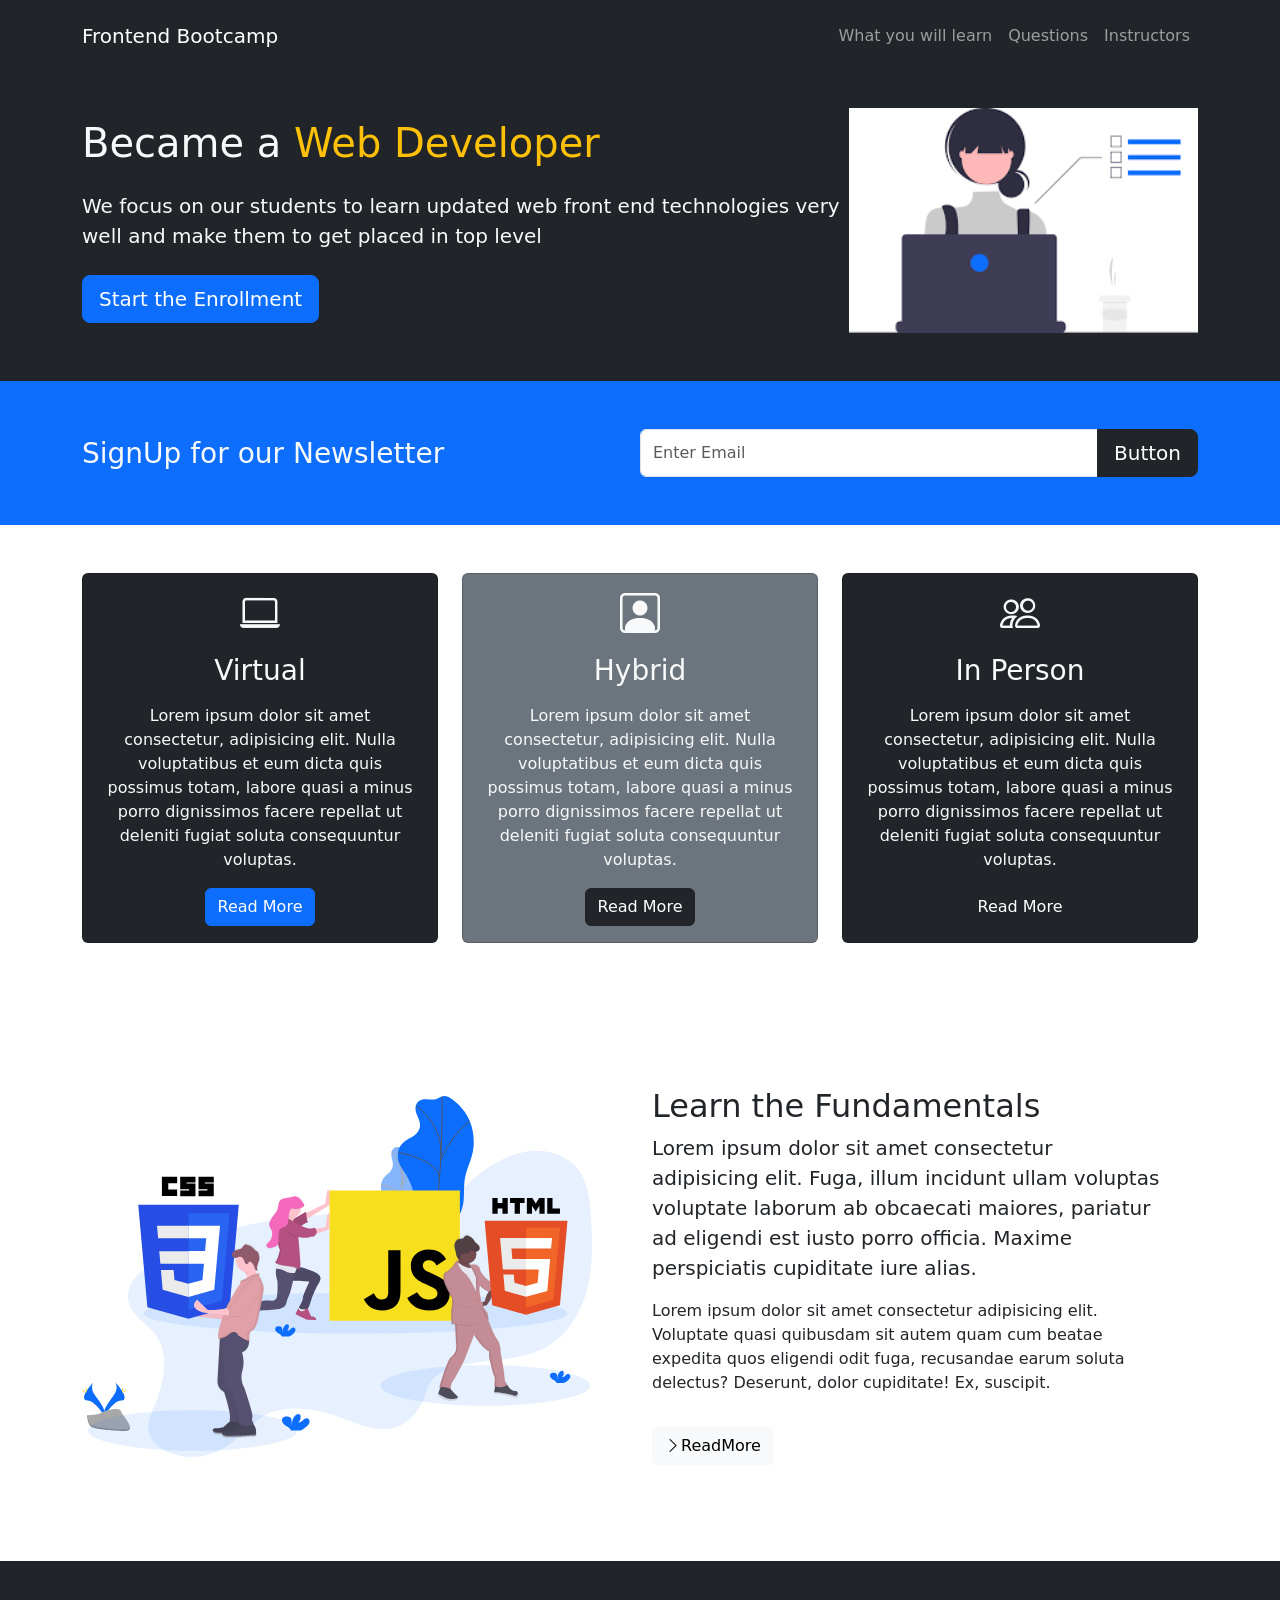
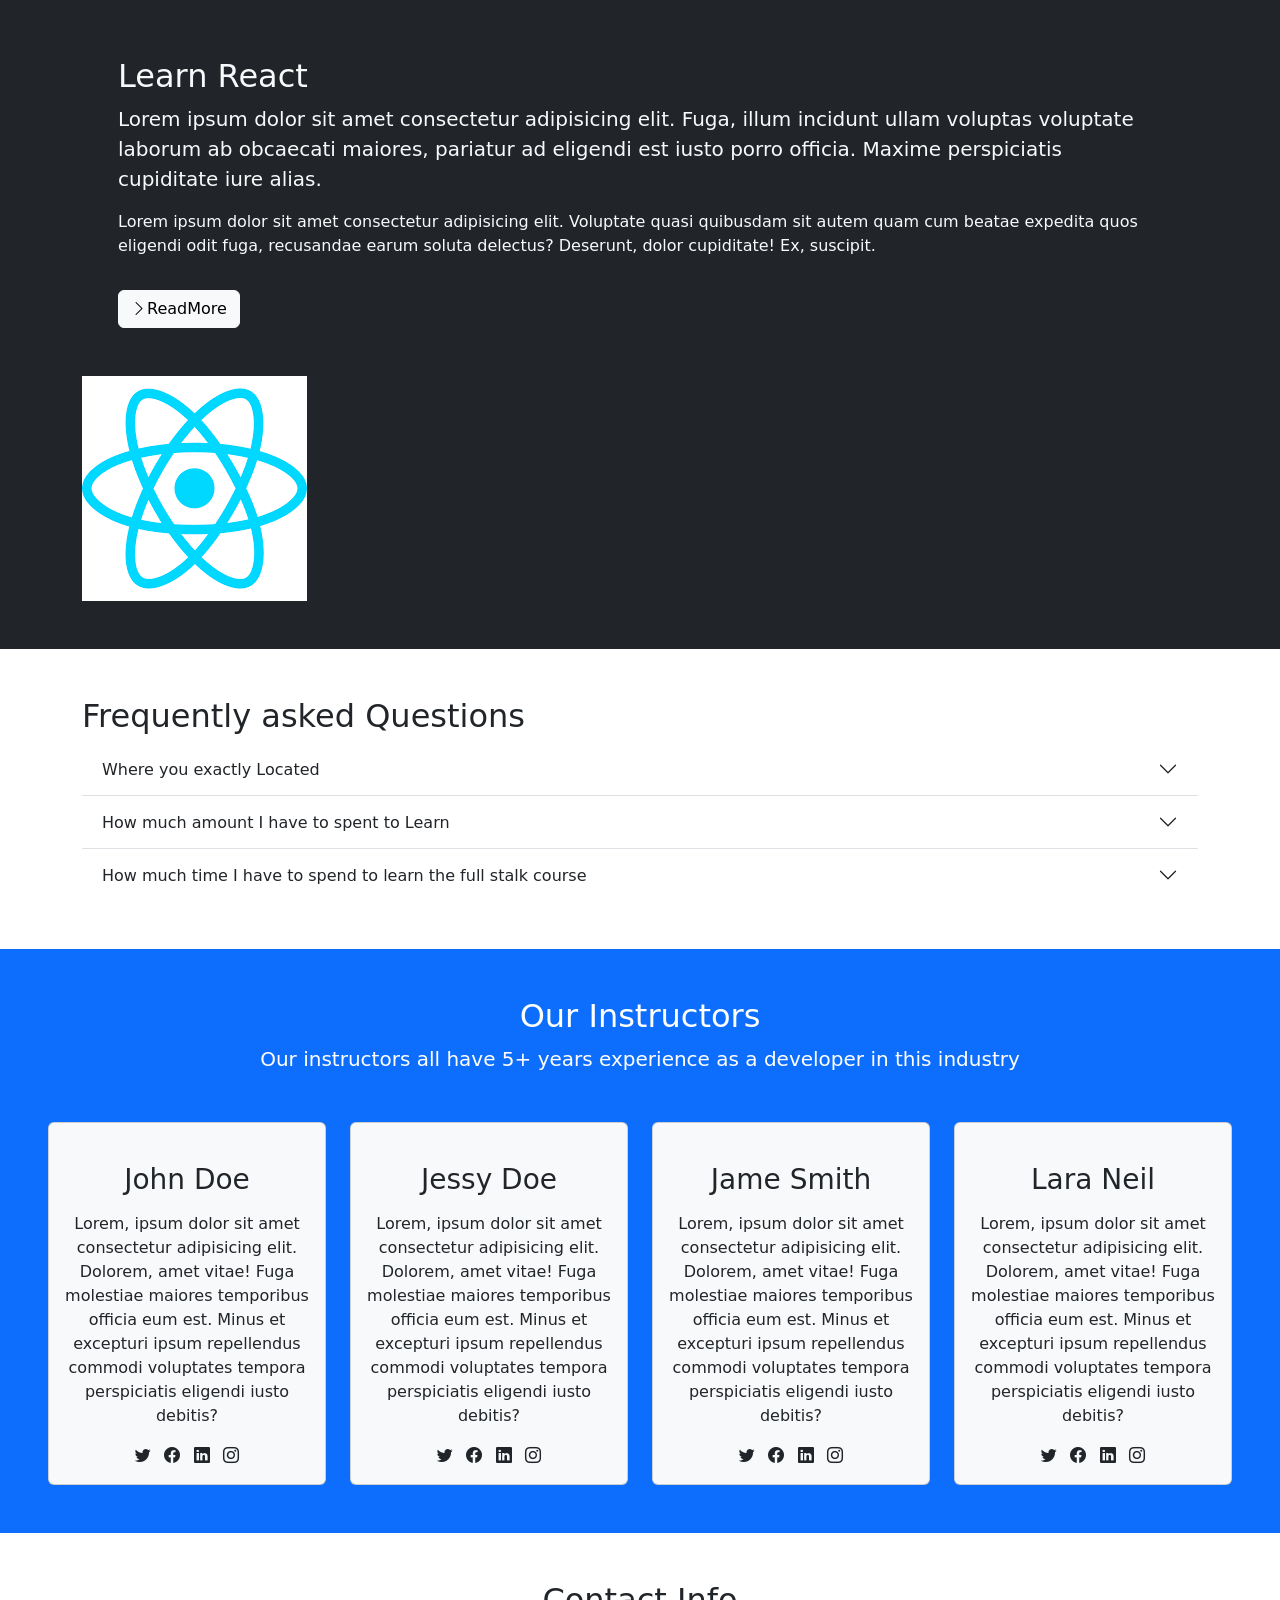
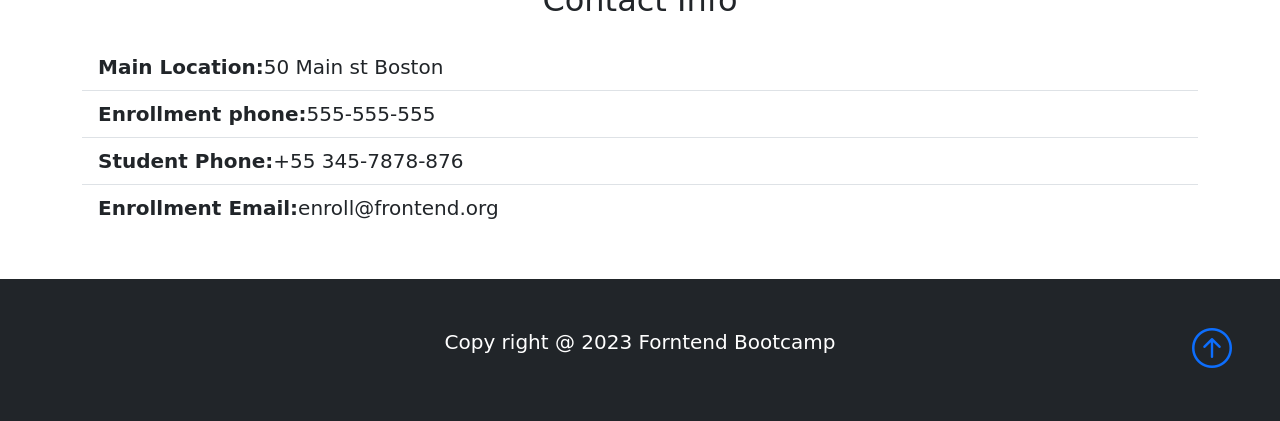
==== index.html @ dc8a84b6 "initial commit" ====
<!DOCTYPE html>
<html lang="en">
<head>
    <meta charset="UTF-8">
    <meta http-equiv="X-UA-Compatible" content="IE=edge">
    <meta name="viewport" content="width=device-width, initial-scale=1.0">
   
    <link href="https://cdn.jsdelivr.net/npm/bootstrap@5.0.2/dist/css/bootstrap.min.css" rel="stylesheet" integrity="sha384-EVSTQN3/azprG1Anm3QDgpJLIm9Nao0Yz1ztcQTwFspd3yD65VohhpuuCOmLASjC" crossorigin="anonymous">
    <link rel="stylesheet" href="https://cdn.jsdelivr.net/npm/bootstrap-icons@1.3.0/font/bootstrap-icons.css">

    <script src="https://cdn.jsdelivr.net/npm/bootstrap@5.0.2/dist/js/bootstrap.bundle.min.js" integrity="sha384-MrcW6ZMFYlzcLA8Nl+NtUVF0sA7MsXsP1UyJoMp4YLEuNSfAP+JcXn/tWtIaxVXM" crossorigin="anonymous"></script>

 <link rel="stylesheet"  href="style.css"  >

 
 <title>Frontend Bootcamp</title>
</head>
<body>
    <!--navbar-->
  <nav class="navbar navbar-expand-sm bg-dark navbar-dark py-3 fixed-top">
    <div class="container">
      
        <a href="#" class="navbar-brand">Frontend Bootcamp</a>
        <button 
        class="navbar-toggler"
        type="button"
        data-bs-toggle="collapse"
        data-bs-target="#navmenu"
        >
        <span class="navbar-toggler-icon"></span>
        </button>
        
        <div class="navbar-collapse collapse" id ="navmenu">
           <ul class="navbar-nav ms-auto">
            <li class="nav-item">
                <a href="#learn" class="nav-link">What you will learn</a>
            </li>
            <li class="nav-item">
                <a href="#questions" class="nav-link">Questions</a>
            </li>
            <li class="nav-item">
                <a href="#instructors" class="nav-link">Instructors</a>
            </li>
           </ul>
        </div>
    </div>
  </nav>
  <!--Showcase-->
  <section class="bg-dark text-light p-5 pt-5 pl-0 text-center text-sm-start">
    <div class="container">
        <div class="d-sm-flex align-items-center justify-content-between">
            <div>
                <h1> Became a <span class="text-warning">Web Developer </span></h1>
                <p class="lead my-4">
                    We focus on our students to learn updated web front end 
                    technologies very well and make them to get placed in top level
                </p>
                <button class="btn btn-primary btn-lg " data-bs-toggle="modal" data-bs-target="#enrollModal">
                    Start the Enrollment 
                </button>

            </div>
            <img  class="img-fluid w-50 d-none d-sm-block" src="img/images.png" alt="">

        </div>
    </div>
  </section>
  <!--News letter-->
  <section class="bg-primary text-light p-5">
    <div class="container">
        <div class="d-md-flex justify-content-between align-items-center">
            <h3 class="mb-3 mb-md-0">
               SignUp for our  Newsletter
            </h3>
            <div class="input-group news-input">
                <input
                type="text"
                class="form-control"
                placeholder="Enter Email"
              
                >
                <button               
                type="button"
                class="btn btn-dark btn-lg"
                >
                Button
                </button>

            </div>
        </div>        
    </div>
  </section>
  <!--boxes-->
  <section class="p-5">
    <div class="container">
        <div class="row text-center g-4">
            <div class="col-md">
                <div class="card bg-dark text-light">
                    <div class="card-body text-center">
                        <div class="h1 mb-3">
                            <i class="bi bi-laptop">   </i>
                        </div>
                        <h3 class="card-title mb-3"> Virtual  </h3>
                        <p class="card-text">
                        Lorem ipsum dolor sit amet consectetur, 
                        adipisicing elit. Nulla voluptatibus et eum dicta
                        quis possimus totam, labore quasi a minus porro dignissimos facere repellat ut deleniti fugiat soluta consequuntur voluptas.
                        </p>
                        <a href="#" class="btn btn-primary">Read More  </a>
                    </div>
                </div>
            </div>
            <div class="col-md">
                <div class="card bg-secondary text-light">
                    <div class="card-body text-center">
                        <div class="h1 mb-3">
                            <i class="bi bi-person-square">   </i>
                        </div>
                        <h3 class="card-title mb-3"> Hybrid  </h3>
                        <p class="card-text">
                        Lorem ipsum dolor sit amet consectetur, 
                        adipisicing elit. Nulla voluptatibus et eum dicta
                        quis possimus totam, labore quasi a minus porro dignissimos facere repellat ut deleniti fugiat soluta consequuntur voluptas.
                        </p>
                        <a href="#" class="btn btn-dark">Read More  </a>
                    </div>
                </div>
                
            </div>
            <div class="col-md">
                <div class="card bg-dark text-light">
                    <div class="card-body text-center">
                        <div class="h1 mb-3">
                            <i class="bi bi-people">   </i>
                        </div>
                        <h3 class="card-title mb-3"> In Person  </h3>
                        <p class="card-text">
                        Lorem ipsum dolor sit amet consectetur, 
                        adipisicing elit. Nulla voluptatibus et eum dicta
                        quis possimus totam, labore quasi a minus porro dignissimos facere repellat ut deleniti fugiat soluta consequuntur voluptas.
                        </p>
                        <a href="#" class="btn btn-dark">Read More  </a>
                    </div>
                </div>
            </div>
        </div>
    </div>
  </section>
  <!--Learn-->
<section id="learn" class="p-5">
    <div class="container">
        <div class="row align-items-center justify-content-between">
            <div class="col-md">
                <img src="img/fundamental.svg" class="img-fluid">                
            </div>
            <div class="col-md p-5">
                <h2> Learn the Fundamentals</h2>
                    <p class="lead">
Lorem ipsum dolor sit amet consectetur adipisicing elit. Fuga, illum incidunt ullam voluptas voluptate laborum ab obcaecati maiores, pariatur ad eligendi est iusto porro officia. Maxime perspiciatis cupiditate iure alias.
                    </p>
                    <p>
Lorem ipsum dolor sit amet consectetur adipisicing elit. Voluptate quasi quibusdam sit autem quam cum beatae expedita quos eligendi odit fuga, recusandae earum soluta delectus? Deserunt, dolor cupiditate! Ex, suscipit.
                    </p>
                <a href="#" class="btn btn-light mt-3">
                    <i class="bi bi-chevron-right"></i>ReadMore</a>
            </div>
        </div>
    </div>

</section>
<section id="learn" class=" bg-dark text-light p-5">
    <div class="container">
        <div class="row align-items-center justify-content-between">
           
            <div class="col-md p-5">
                <h2> Learn React</h2>
                    <p class="lead">
Lorem ipsum dolor sit amet consectetur adipisicing elit. Fuga, illum incidunt ullam voluptas voluptate laborum ab obcaecati maiores, pariatur ad eligendi est iusto porro officia. Maxime perspiciatis cupiditate iure alias.
                    </p>
                    <p>
Lorem ipsum dolor sit amet consectetur adipisicing elit. Voluptate quasi quibusdam sit autem quam cum beatae expedita quos eligendi odit fuga, recusandae earum soluta delectus? Deserunt, dolor cupiditate! Ex, suscipit.
                    </p>
                <a href="#" class="btn btn-light mt-3">
                    <i class="bi bi-chevron-right"></i>ReadMore</a>
            </div>
           
        </div>
        <div class="col-md">
            <img src="img/react.png" class="img-fluid">                
        </div>
    </div>

</section>
<!--Questions accordion-->
<section id="questions" class="p-5">
    <div class="container">
        <h2> Frequently asked Questions</h2>
        <div class="accordion accordion-flush" id="questions">
            <div class="accordion-item">
              <h2 class="accordion-header" id="flush-headingOne">
                <button class="accordion-button collapsed" type="button" data-bs-toggle="collapse" data-bs-target="#quetion-one" >
                  Where you exactly Located
                </button>
              </h2>
              <div id="quetion-one" class="accordion-collapse collapse" aria-labelledby="flush-headingOne" data-bs-parent="#questions">
                <div class="accordion-body">
                   Lorem ipsum dolor sit amet, consectetur adipisicing elit. Voluptates nisi doloribus alias nihil pariatur sunt! Porro aperiam provident adipisci, nemo, unde accusantium aliquam vitae placeat perspiciatis accusamus voluptas velit omnis!
                </div>
              </div>
            </div>
            <div class="accordion-item">
              <h2 class="accordion-header" id="flush-headingTwo">
                <button class="accordion-button collapsed" type="button" data-bs-toggle="collapse" data-bs-target="#question-Two" >
                  How much  amount I have to spent to Learn 
                </button>
              </h2>
              <div id="question-Two" class="accordion-collapse collapse" aria-labelledby="flush-headingTwo" data-bs-parent="#questions">
                <div class="accordion-body">
                Lorem ipsum dolor sit amet consectetur adipisicing elit. Magni, tempore facere voluptatem, non recusandae eaque totam, cumque repudiandae quaerat nemo perspiciatis aliquam aspernatur minima? Eveniet quae libero a reprehenderit pariatur.    
                </div>
              </div>
            </div>
            <div class="accordion-item">
              <h2 class="accordion-header" id="flush-headingThree">
                <button class="accordion-button collapsed" type="button" data-bs-toggle="collapse" data-bs-target="#question-Three">
                  How much time I have to spend to learn the full stalk course
                </button>
              </h2>
              <div id="question-Three" class="accordion-collapse collapse" aria-labelledby="flush-headingThree" data-bs-parent="#questions">
                <div class="accordion-body">
                    Lorem ipsum dolor sit amet consectetur adipisicing elit. Temporibus eveniet quas rerum numquam libero, sit sunt dolor culpa commodi voluptates accusantium molestiae, vitae similique quia cum velit officiis quae soluta?
                </div>
              </div>
            </div>
          </div>

    </div>
</section>
<!--Instructors-->
<section id="instructors" class="p-5 bg-primary">
    <div class="container">
        <h2 class="text-center text-white">Our Instructors</h2>
        <p class="lead text-center text-white mb-5">
            Our instructors all have 5+ years experience as a developer in this industry

        </p>
    </div>
    <div class="row g-4">
        <div class="col-md-6 col-lg-3">
            <div class="card bg-light">
                <div class="card-body text-center">
                    <img src="https://randomuser.me/api/portraits/men/11.jpg" 
                    class="rounded-circle mb-3" alt="">
                    <h3 class="card-title mb-3">John Doe</h3>
                    <p class="card-text">
                        Lorem, ipsum dolor sit amet consectetur adipisicing elit. Dolorem, amet vitae! Fuga molestiae maiores temporibus officia eum est. Minus et excepturi ipsum repellendus commodi voluptates tempora perspiciatis eligendi iusto debitis?

                    </p>
                    <a href="#"><i class="bi bi-twitter text-dark mx-1"></i></a>
                    <a href="#"><i class="bi bi-facebook text-dark mx-1"></i></a>
                    <a href="#"><i class="bi bi-linkedin text-dark mx-1"></i></a>
                    <a href="#"><i class="bi bi-instagram text-dark mx-1"></i></a>
                </div>
            </div>

        </div>
        <div class="col-md-6 col-lg-3">
            <div class="card bg-light">
                <div class="card-body text-center">
                    <img src="https://randomuser.me/api/portraits/women/11.jpg" 
                    class="rounded-circle mb-3" alt="">
                    <h3 class="card-title mb-3">Jessy Doe</h3>
                    <p class="card-text">
                        Lorem, ipsum dolor sit amet consectetur adipisicing elit. Dolorem, amet vitae! Fuga molestiae maiores temporibus officia eum est. Minus et excepturi ipsum repellendus commodi voluptates tempora perspiciatis eligendi iusto debitis?

                    </p>
                    <a href="#"><i class="bi bi-twitter text-dark mx-1"></i></a>
                    <a href="#"><i class="bi bi-facebook text-dark mx-1"></i></a>
                    <a href="#"><i class="bi bi-linkedin text-dark mx-1"></i></a>
                    <a href="#"><i class="bi bi-instagram text-dark mx-1"></i></a>
                </div>
            </div>

        </div>
        <div class="col-md-6 col-lg-3">
            <div class="card bg-light">
                <div class="card-body text-center">
                    <img src="https://randomuser.me/api/portraits/men/10.jpg" 
                    class="rounded-circle mb-3" alt="">
                    <h3 class="card-title mb-3">Jame Smith</h3>
                    <p class="card-text">
                        Lorem, ipsum dolor sit amet consectetur adipisicing elit. Dolorem, amet vitae! Fuga molestiae maiores temporibus officia eum est. Minus et excepturi ipsum repellendus commodi voluptates tempora perspiciatis eligendi iusto debitis?

                    </p>
                    <a href="#"><i class="bi bi-twitter text-dark mx-1"></i></a>
                    <a href="#"><i class="bi bi-facebook text-dark mx-1"></i></a>
                    <a href="#"><i class="bi bi-linkedin text-dark mx-1"></i></a>
                    <a href="#"><i class="bi bi-instagram text-dark mx-1"></i></a>
                </div>
            </div>

        </div>
        <div class="col-md-6 col-lg-3">
            <div class="card bg-light">
                <div class="card-body text-center">
                    <img src="https://randomuser.me/api/portraits/women/15.jpg" 
                    class="rounded-circle mb-3" alt="">
                    <h3 class="card-title mb-3">Lara Neil</h3>
                    <p class="card-text">
                        Lorem, ipsum dolor sit amet consectetur adipisicing elit. Dolorem, amet vitae! Fuga molestiae maiores temporibus officia eum est. Minus et excepturi ipsum repellendus commodi voluptates tempora perspiciatis eligendi iusto debitis?

                    </p>
                    <a href="#"><i class="bi bi-twitter text-dark mx-1"></i></a>
                    <a href="#"><i class="bi bi-facebook text-dark mx-1"></i></a>
                    <a href="#"><i class="bi bi-linkedin text-dark mx-1"></i></a>
                    <a href="#"><i class="bi bi-instagram text-dark mx-1"></i></a>
                </div>
            </div>

        </div>
    </div>
</section>
<!--Contact and map-->
<section class="p-5">
    <div class="container">
        <div class="row g-4">
            <div class="col-md">
                <h2 class="text-center mb-4">Contact Info</h2>
                <ul class="list-group list-group-flush lead">
                    <li class="list-group-item">
                        <span class="fw-bold">Main Location:</span>50 Main st Boston
                    </li>
                    <li class="list-group-item">
                        <span class="fw-bold">Enrollment phone:</span>555-555-555
                    </li>
                    <li class="list-group-item">
                        <span class="fw-bold">Student Phone:</span>+55 345-7878-876
                    </li>
                    <li class="list-group-item">
                        <span class="fw-bold">Enrollment Email:</span>enroll@frontend.org
                    </li>
                </ul>
            </div>
        </div>
    </div>
</section>
<!--Footer-->
<footer class="p-5 bg-dark text-center text-white position-relative">
    <div class="container">
        <p class="lead">Copy right @ 2023 Forntend Bootcamp</p>
        <a href="#" class="position-absolute bottom-0 end-0 p-5">
            <i class="bi bi-arrow-up-circle h1"></i>
        </a>
    </div>
</footer>

<!-- Modal -->
<div class="modal fade" id="enrollModal" tabindex="-1" aria-labelledby="enrollModalLabel" aria-hidden="true">
    <div class="modal-dialog">
      <div class="modal-content">
        <div class="modal-header">
          <h5 class="modal-title" id="enrollModalLabel">Enroll Form</h5>
          <button type="button" class="btn-close" data-bs-dismiss="modal" aria-label="Close"></button>
        </div>
        <div class="modal-body">
          <p class="lead">Fill out of this form and we will ger back to you</p>
        <form>
            <div class="mb-3">
                <label for="first-name" class="col-form-label">
                    First Name :
                </label>
                <input type="text" class="form-control" id="first-name">
            </div>
            <div class="mb-3">
                <label for="last-name" class="col-form-label">
                    Last Name :
                </label>
                <input type="text" class="form-control" id="last-name">
            </div>
            <div class="mb-3">
                <label for="email-id" class="col-form-label">
                    Email :
                </label>
                <input type="email" class="form-control" id="email-id">
            </div>
            <div class="mb-3">
                <label for="phone-no" class="col-form-label">
                    Phone Number :
                </label>
                <input type="tele" class="form-control" id="phone-no">
            </div>
        </form>
        </div>
        <div class="modal-footer">
          <button type="button" class="btn btn-secondary" data-bs-dismiss="modal">Close</button>
          <button type="button" class="btn btn-primary">Save changes</button>
        </div>
      </div>
    </div>
  </div>

</body>
</html>
---- style.css ----
body::before{
    display: block;
    content: "";
    height: 60px;
}

@media(min-width:788px){
    .news-input{
        width:50%;
    }
   
}
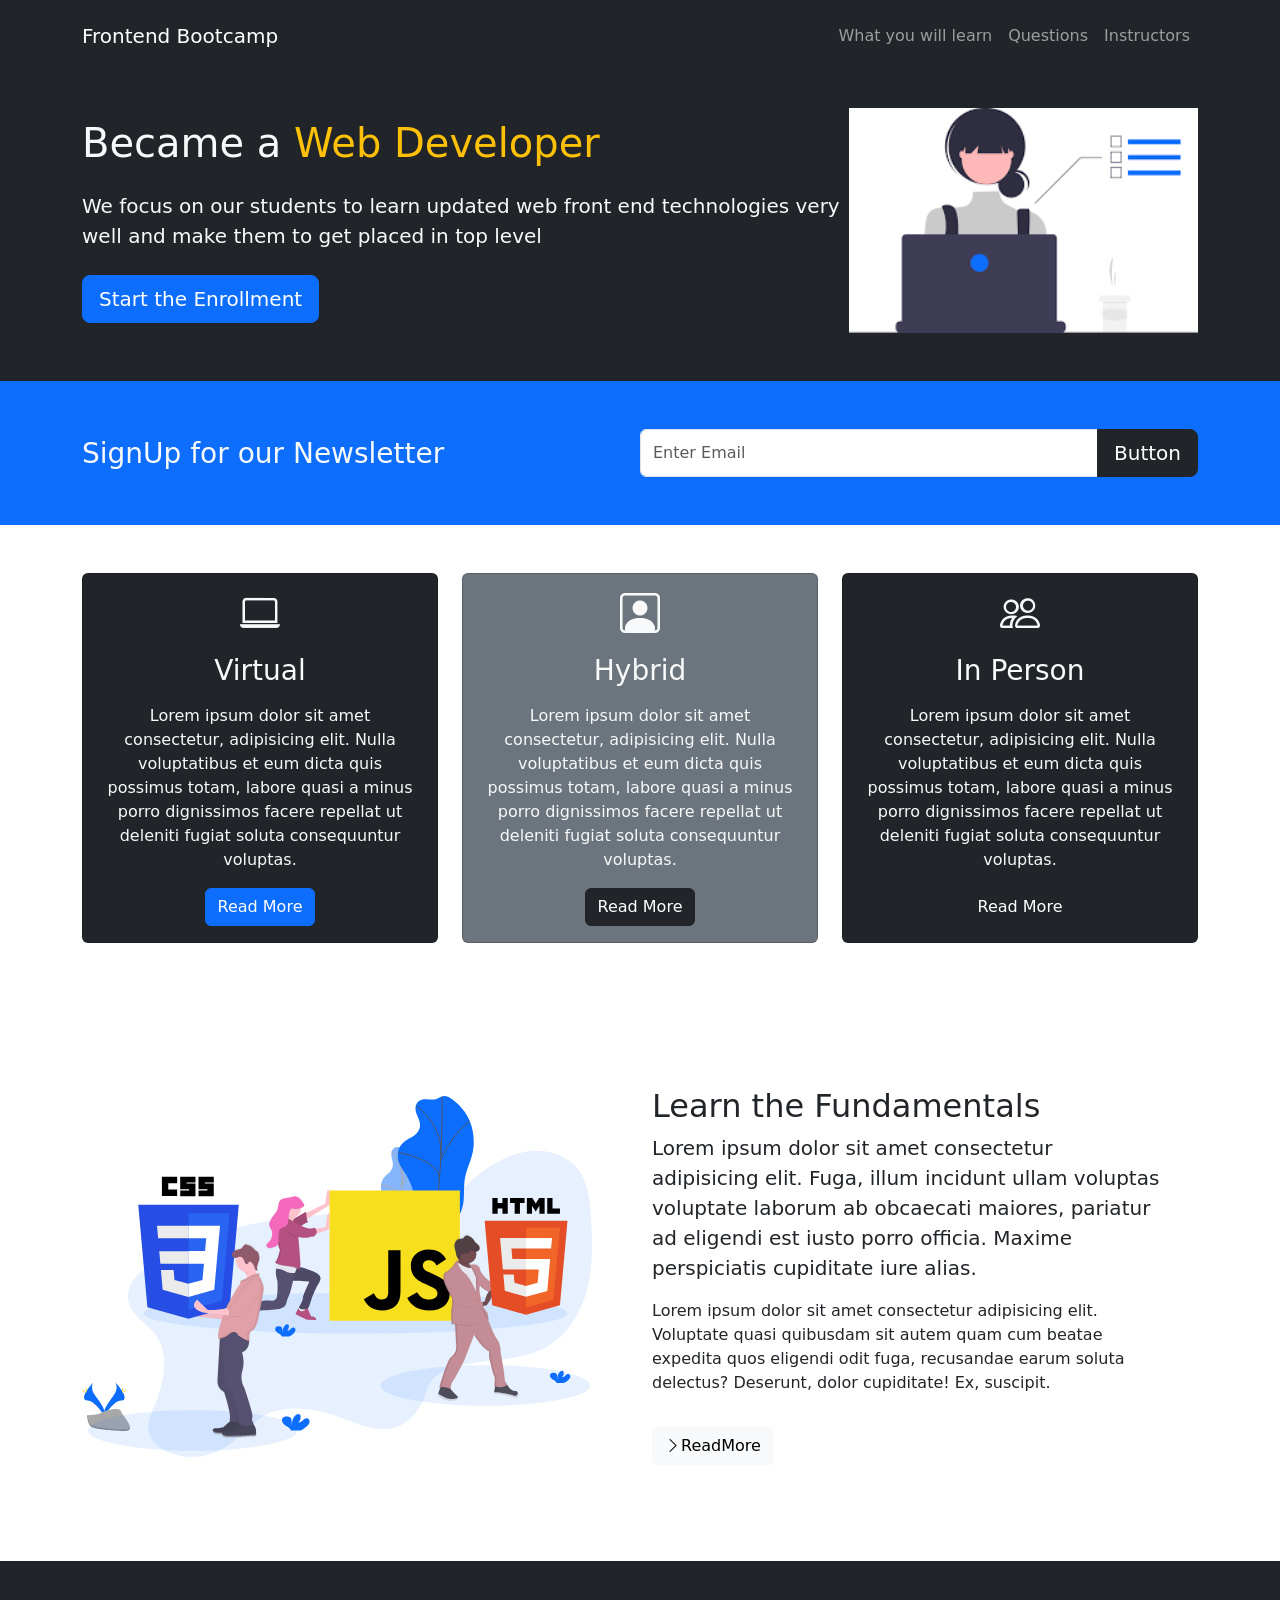
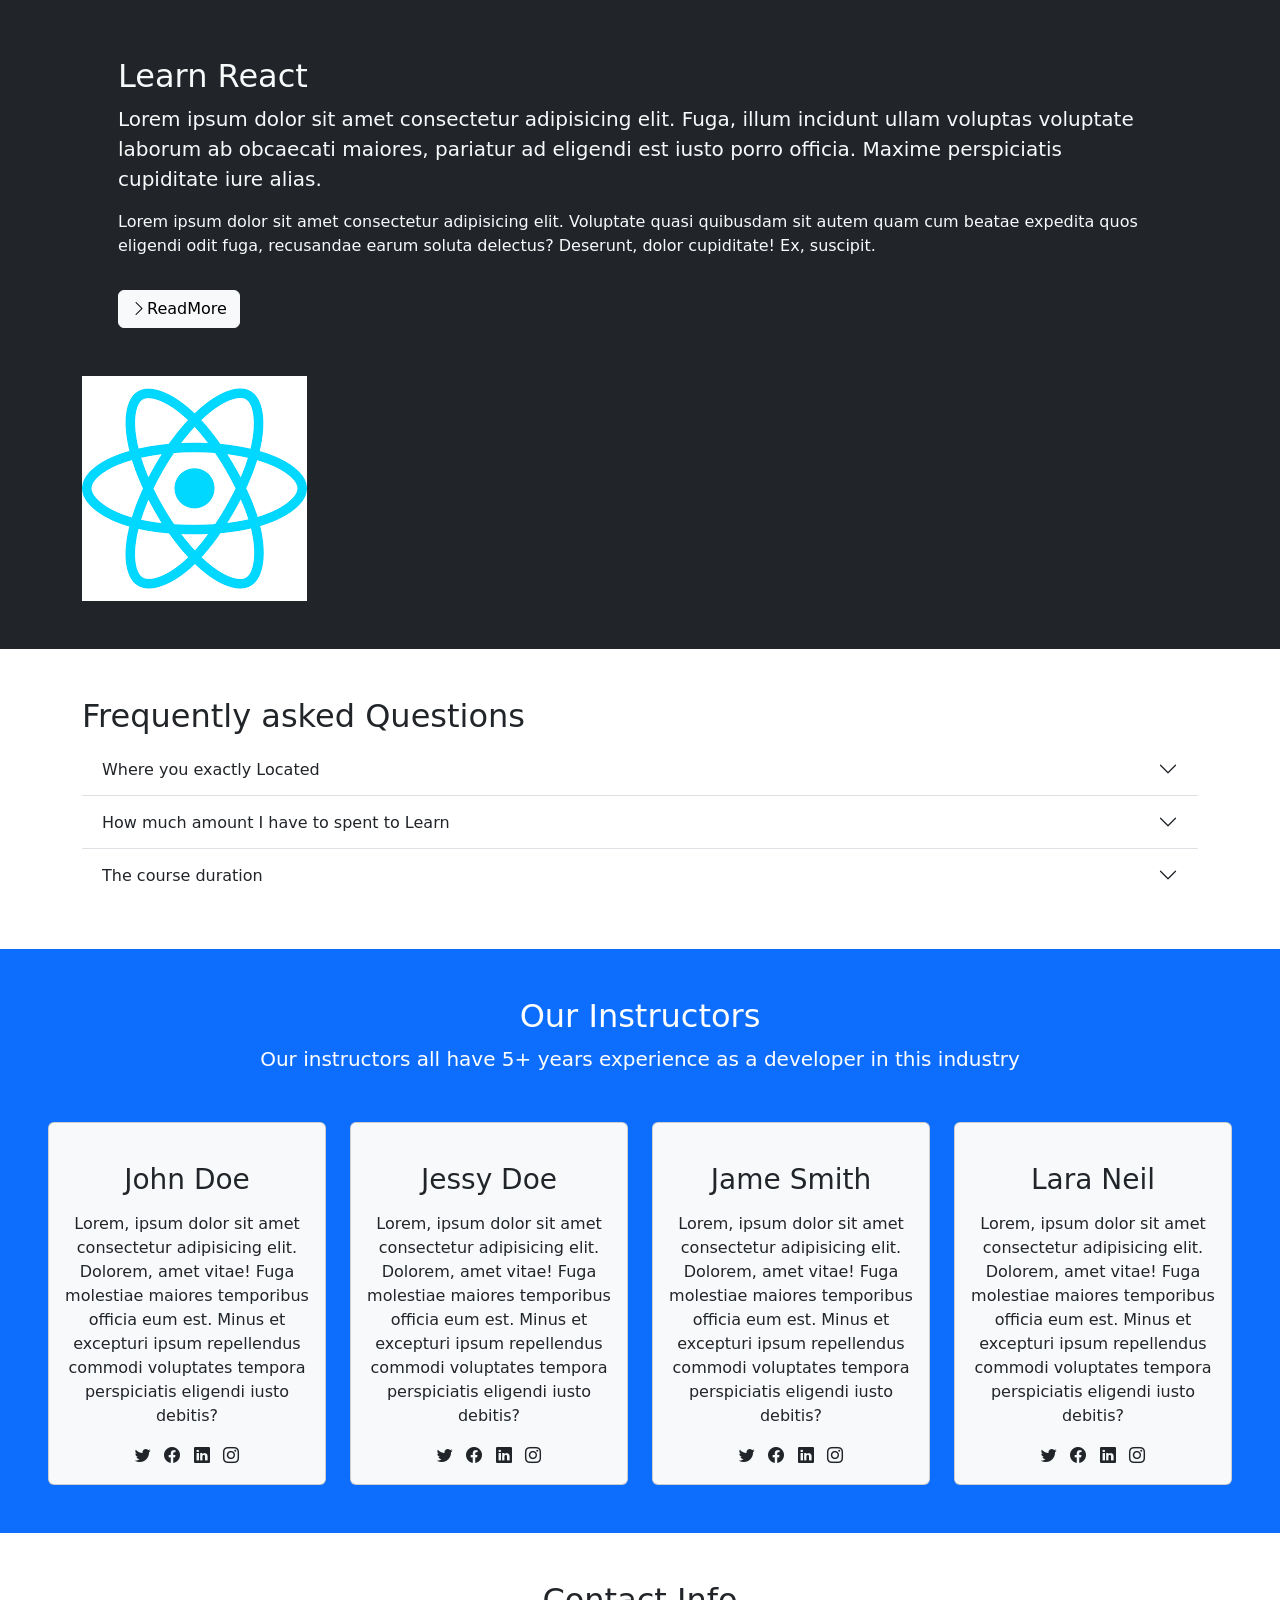
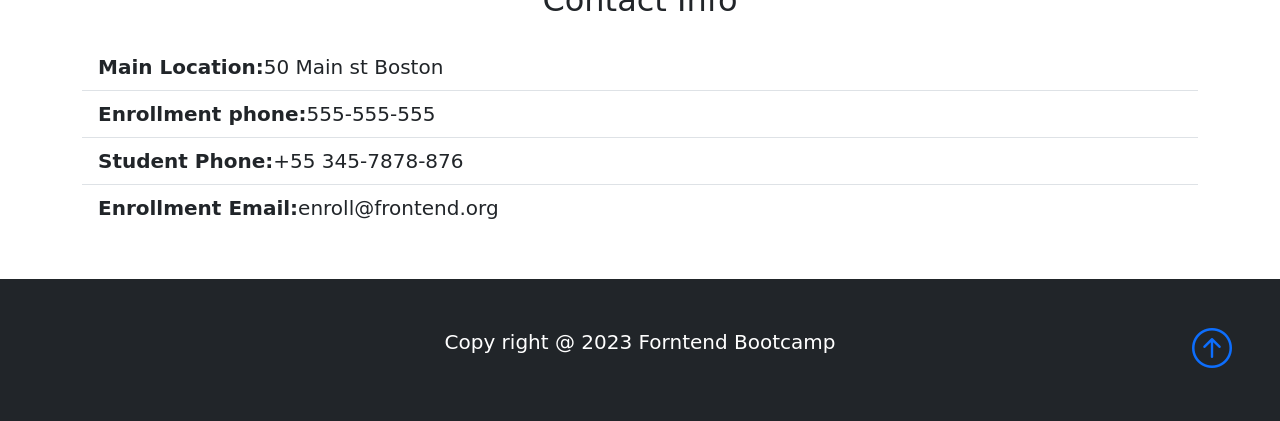
==== commit 373d8085: "modified" ====
--- a/index.html
+++ b/index.html
@@ -223,7 +223,7 @@
             <div class="accordion-item">
               <h2 class="accordion-header" id="flush-headingThree">
                 <button class="accordion-button collapsed" type="button" data-bs-toggle="collapse" data-bs-target="#question-Three">
-                  How much time I have to spend to learn the full stalk course
+                  The course duration
                 </button>
               </h2>
               <div id="question-Three" class="accordion-collapse collapse" aria-labelledby="flush-headingThree" data-bs-parent="#questions">
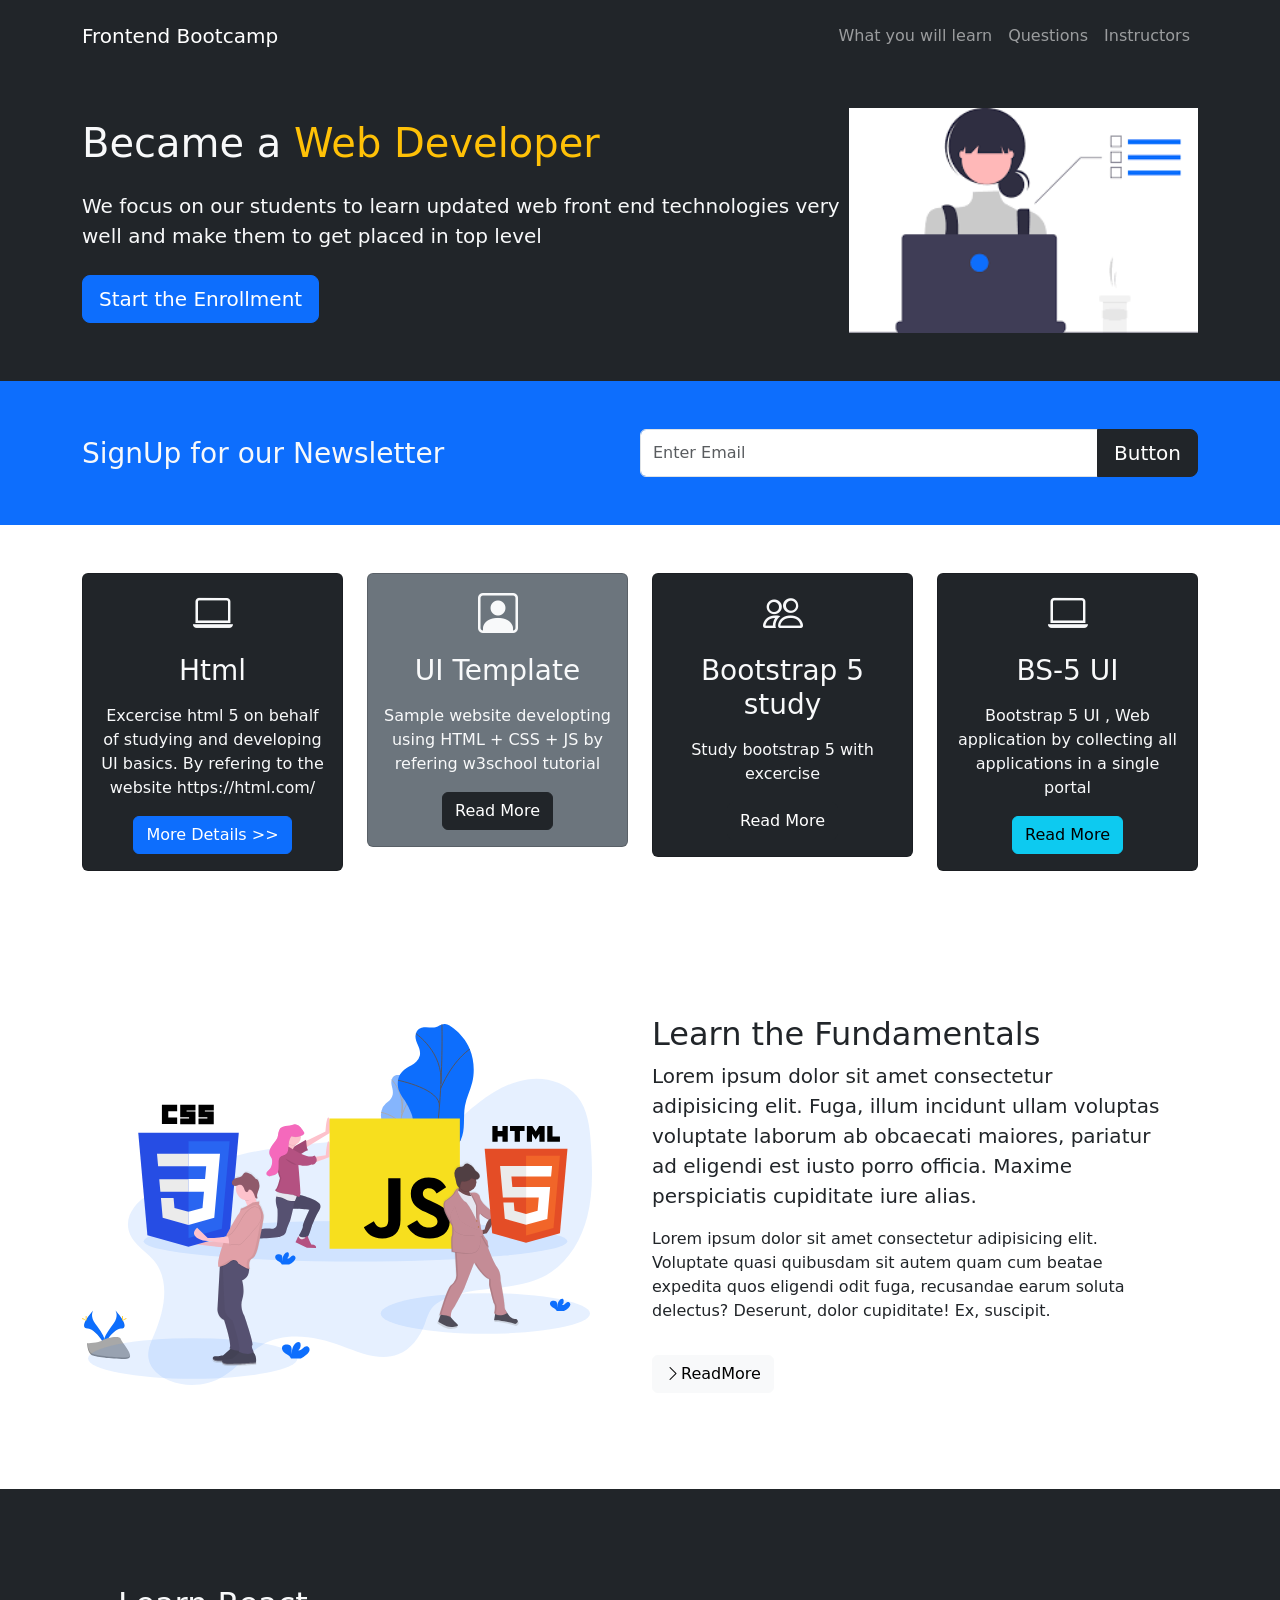
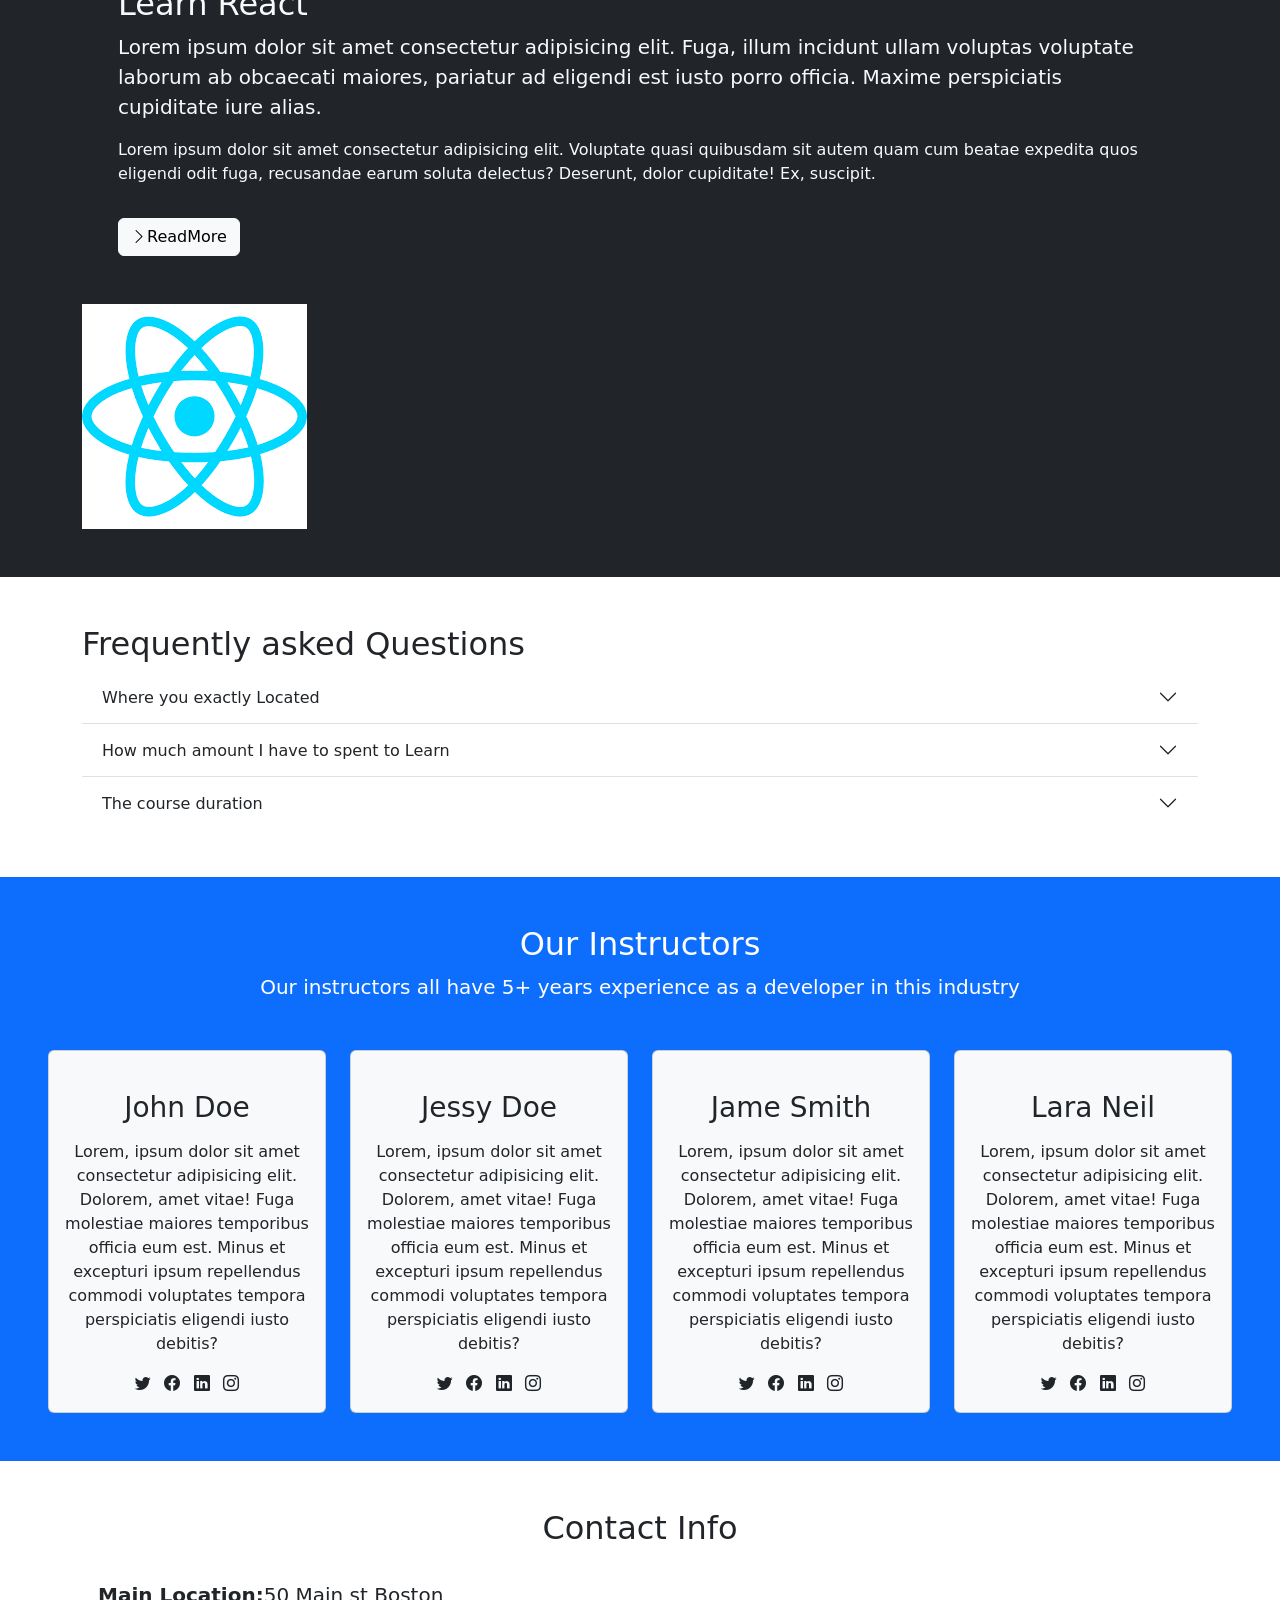
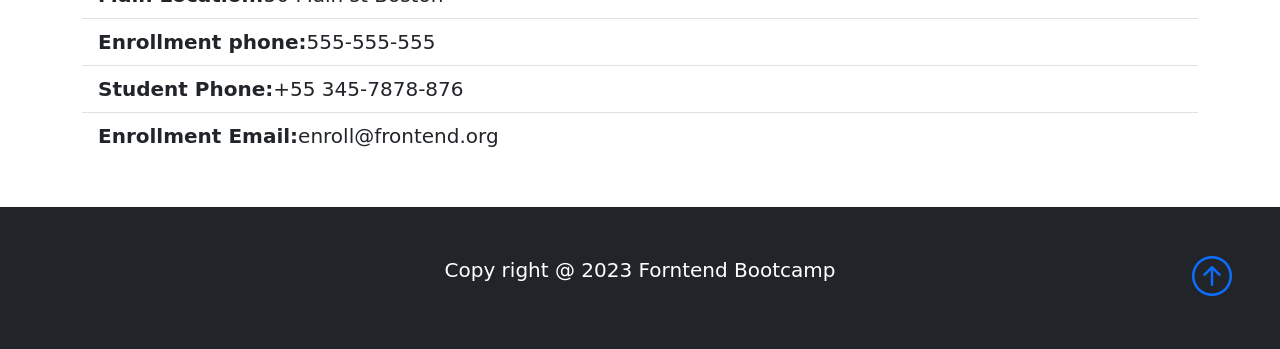
==== commit bde9ce95: "latestCommit" ====
--- a/index.html
+++ b/index.html
@@ -10,7 +10,7 @@
 
     <script src="https://cdn.jsdelivr.net/npm/bootstrap@5.0.2/dist/js/bootstrap.bundle.min.js" integrity="sha384-MrcW6ZMFYlzcLA8Nl+NtUVF0sA7MsXsP1UyJoMp4YLEuNSfAP+JcXn/tWtIaxVXM" crossorigin="anonymous"></script>
 
- <link rel="stylesheet"  href="style.css"  >
+    <link rel="stylesheet"  href="style.css"  >
 
  
  <title>Frontend Bootcamp</title>
@@ -45,6 +45,7 @@
         </div>
     </div>
   </nav>
+  
   <!--Showcase-->
   <section class="bg-dark text-light p-5 pt-5 pl-0 text-center text-sm-start">
     <div class="container">
@@ -100,13 +101,12 @@
                         <div class="h1 mb-3">
                             <i class="bi bi-laptop">   </i>
                         </div>
-                        <h3 class="card-title mb-3"> Virtual  </h3>
+                        <h3 class="card-title mb-3"> Html  </h3>
                         <p class="card-text">
-                        Lorem ipsum dolor sit amet consectetur, 
-                        adipisicing elit. Nulla voluptatibus et eum dicta
-                        quis possimus totam, labore quasi a minus porro dignissimos facere repellat ut deleniti fugiat soluta consequuntur voluptas.
+                       Excercise html 5 on behalf of studying and developing UI basics.
+                       By refering to the website https://html.com/
                         </p>
-                        <a href="#" class="btn btn-primary">Read More  </a>
+                        <a href="html5_tut.html" class="btn btn-primary">More Details >> </a>
                     </div>
                 </div>
             </div>
@@ -116,13 +116,11 @@
                         <div class="h1 mb-3">
                             <i class="bi bi-person-square">   </i>
                         </div>
-                        <h3 class="card-title mb-3"> Hybrid  </h3>
+                        <h3 class="card-title mb-3"> UI Template  </h3>
                         <p class="card-text">
-                        Lorem ipsum dolor sit amet consectetur, 
-                        adipisicing elit. Nulla voluptatibus et eum dicta
-                        quis possimus totam, labore quasi a minus porro dignissimos facere repellat ut deleniti fugiat soluta consequuntur voluptas.
+                        Sample website developting using HTML + CSS + JS by refering w3school tutorial
                         </p>
-                        <a href="#" class="btn btn-dark">Read More  </a>
+                        <a href="uijs/ui_js_sample.html" class="btn btn-dark">Read More  </a>
                     </div>
                 </div>
                 
@@ -133,13 +131,25 @@
                         <div class="h1 mb-3">
                             <i class="bi bi-people">   </i>
                         </div>
-                        <h3 class="card-title mb-3"> In Person  </h3>
+                        <h3 class="card-title mb-3"> Bootstrap 5 study  </h3>
                         <p class="card-text">
-                        Lorem ipsum dolor sit amet consectetur, 
-                        adipisicing elit. Nulla voluptatibus et eum dicta
-                        quis possimus totam, labore quasi a minus porro dignissimos facere repellat ut deleniti fugiat soluta consequuntur voluptas.
+                       Study bootstrap 5 with excercise
                         </p>
-                        <a href="#" class="btn btn-dark">Read More  </a>
+                        <a href="bt_study.html" class="btn btn-dark">Read More  </a>
+                    </div>
+                </div>
+            </div>
+            <div class="col-md">
+                <div class="card bg-dark text-light">
+                    <div class="card-body text-center">
+                        <div class="h1 mb-3">
+                            <i class="bi bi-laptop"> </i>
+                        </div>
+                        <h3 class="card-title mb-3"> BS-5 UI  </h3>
+                        <p class="card-text">
+                       Bootstrap 5 UI , Web application by collecting all applications in a single portal
+                        </p>
+                        <a href="BS-5.html" class="btn btn-info">Read More  </a>
                     </div>
                 </div>
             </div>
